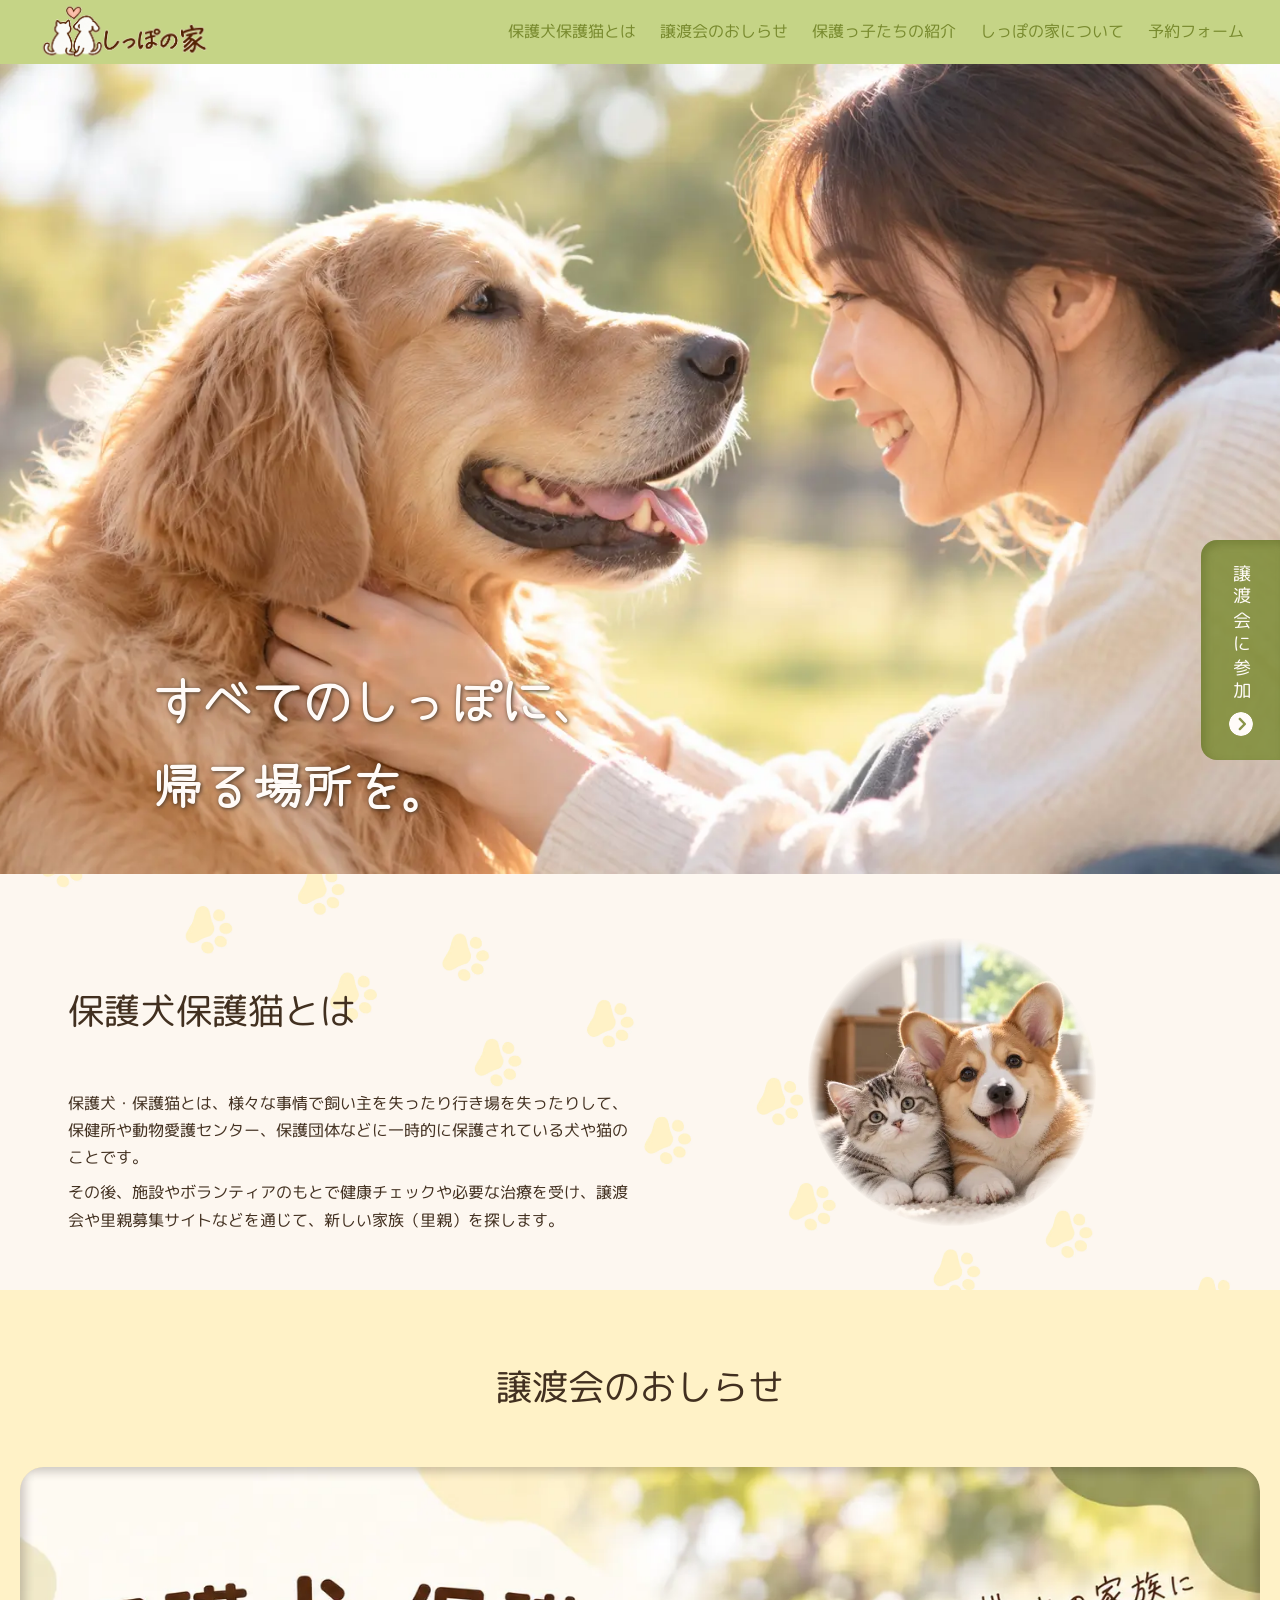
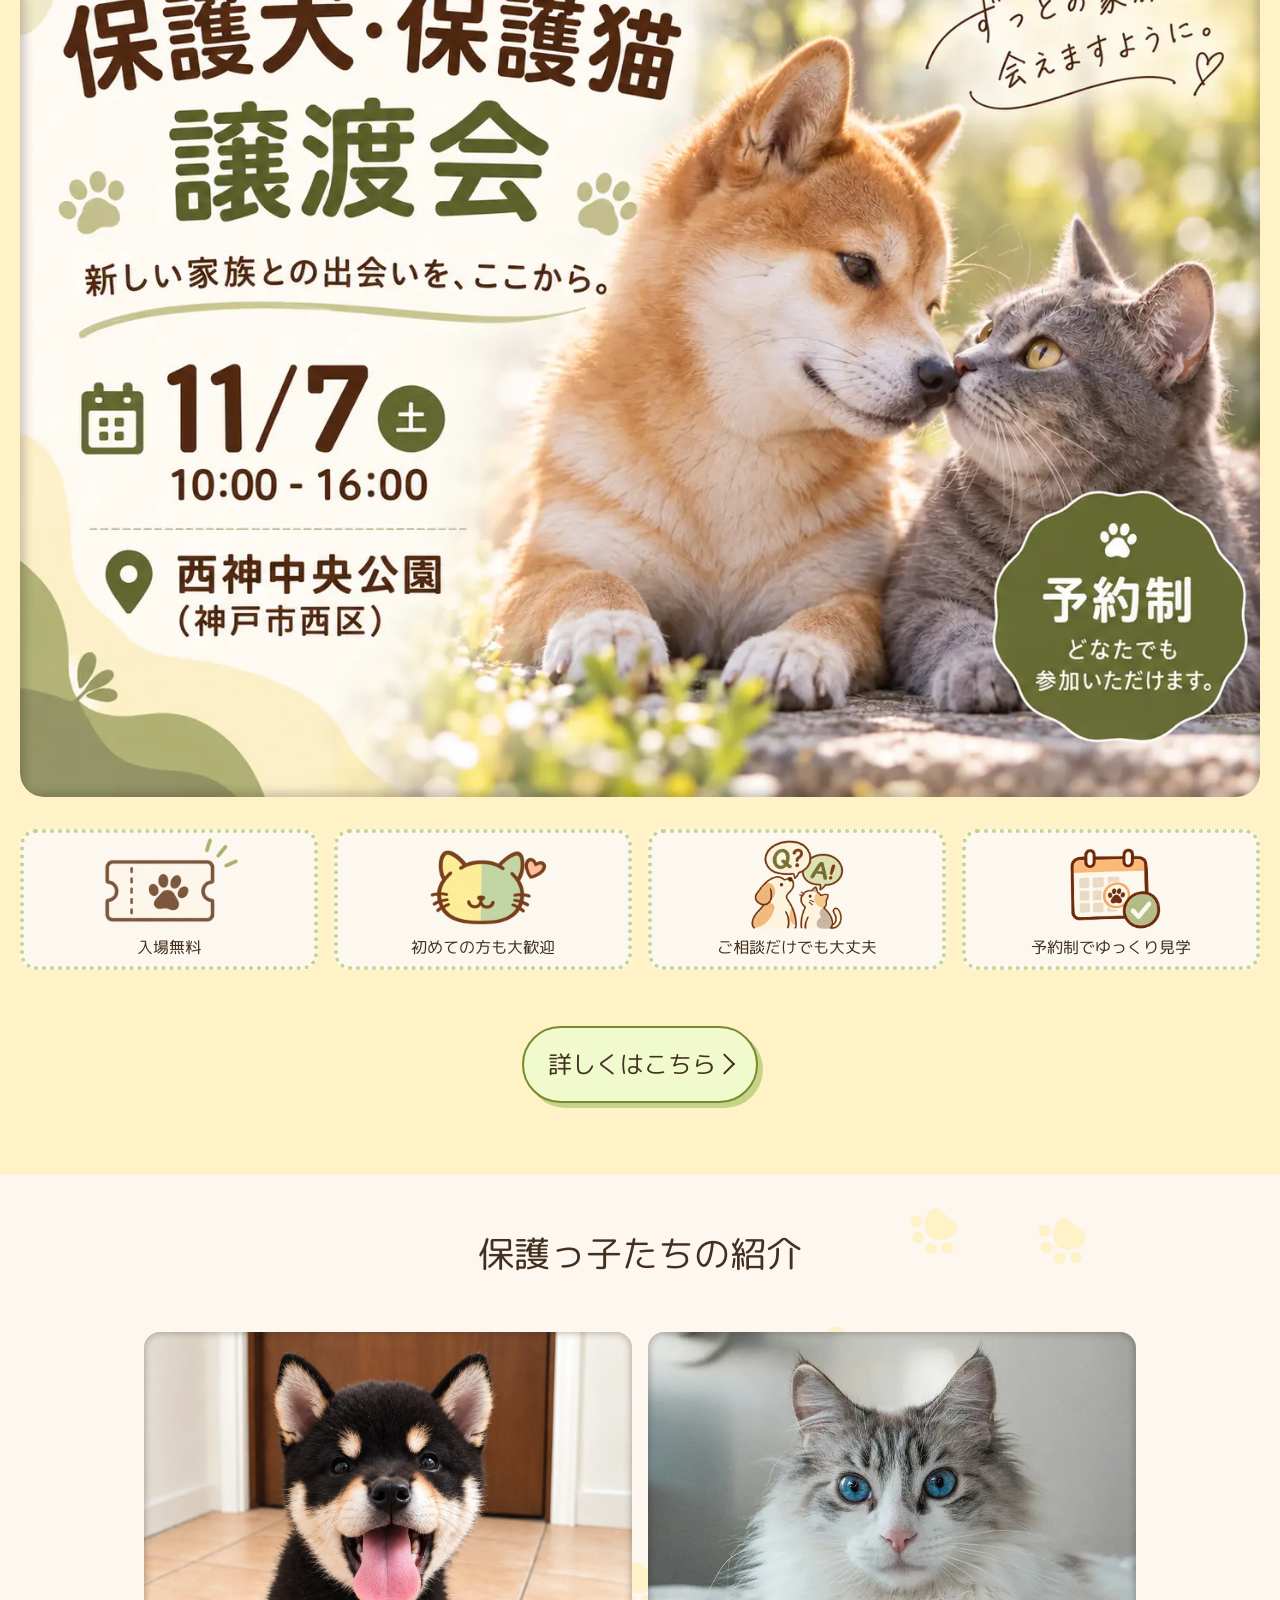
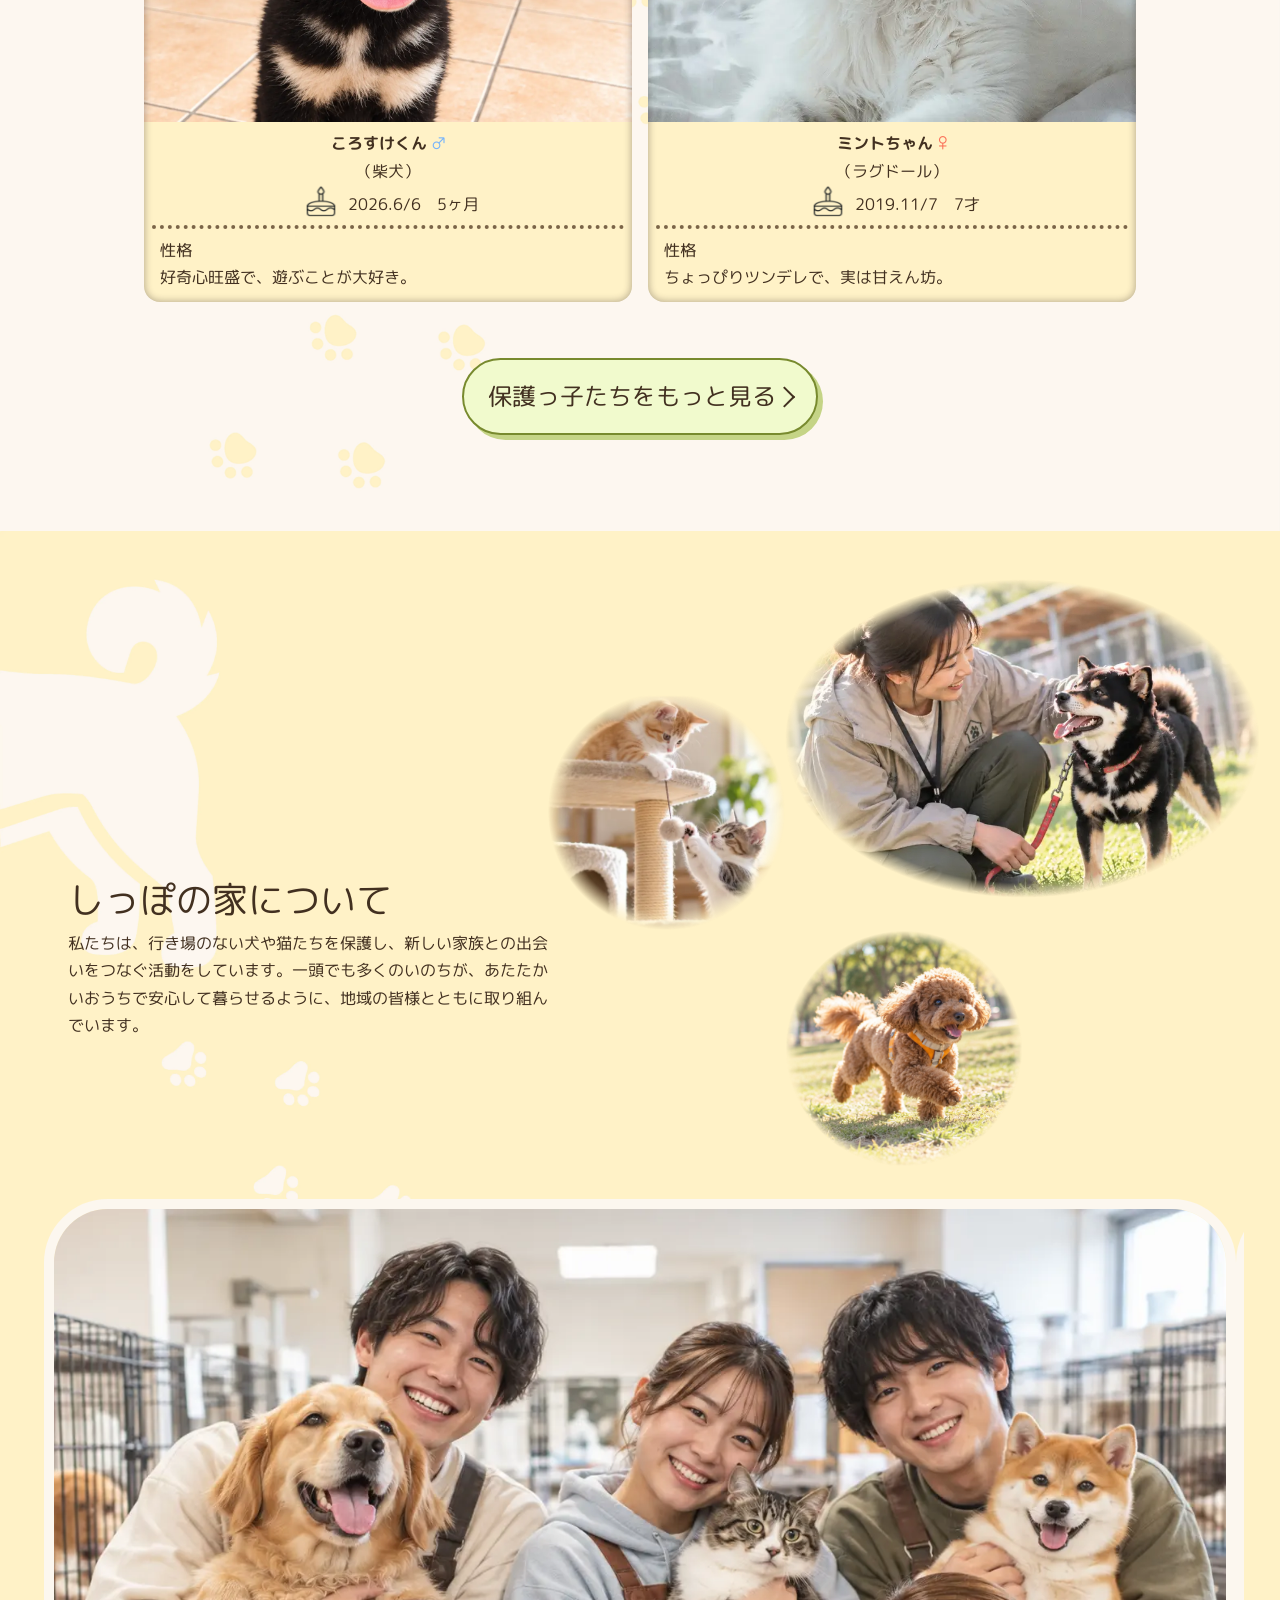
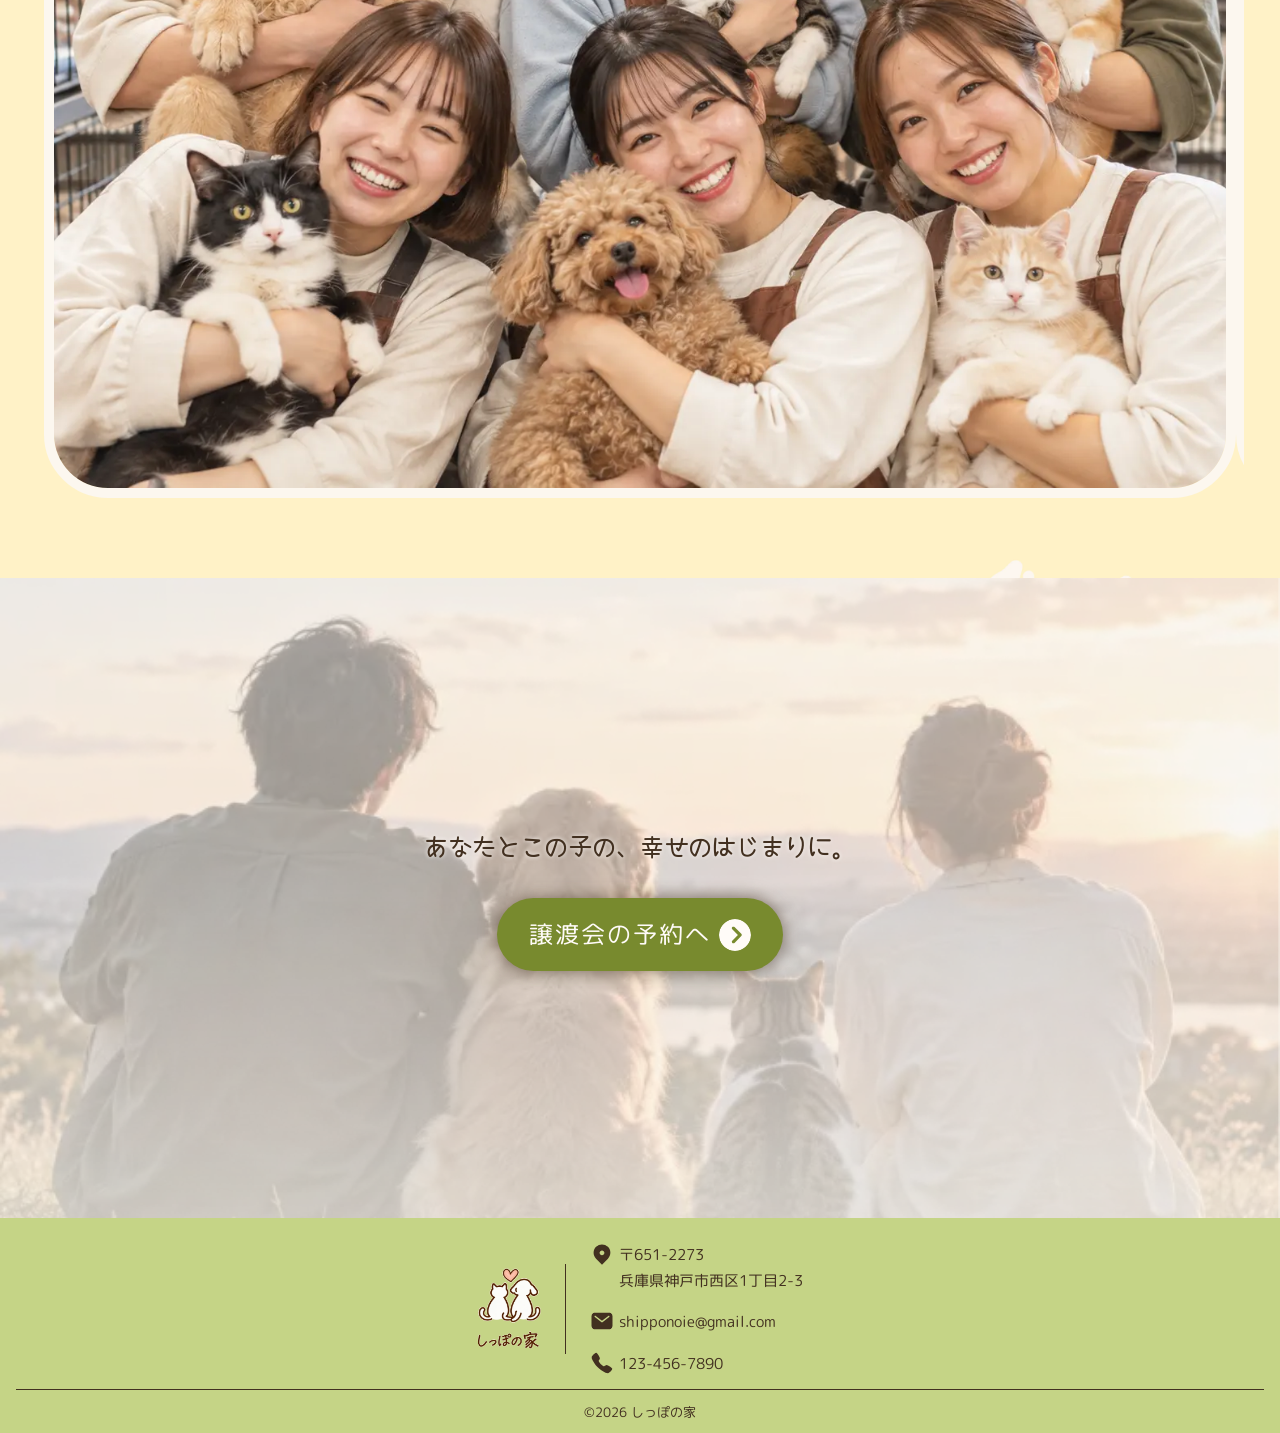
==== index.html @ 0bf62b45 "最初のコミット" ====
<!doctype html>
<html lang="ja">
  <head>
    <meta charset="UTF-8" />
    <meta name="viewport" content="width=device-width, initial-scale=1.0" />
    <title>しっぽの家</title>
    <meta name="description" content="しっぽの家Webページ" />
    <link rel="stylesheet" href="css/ress.css" />
    <link rel="stylesheet" href="css/style.css" />
    <link rel="stylesheet" href="css/top_page.css" />

<!-------------------- js -------------------->   
    <script type="module" src="js/script.js"></script>

    <!-------------------- 文字フォント -------------------->
    <link rel="preconnect" href="https://fonts.googleapis.com" />
    <link rel="preconnect" href="https://fonts.gstatic.com" crossorigin />
    <link
      href="https://fonts.googleapis.com/css2?family=M+PLUS+Rounded+1c:wght@400;700&display=swap"
      rel="stylesheet"
    />
    <!---------- 文字フォント(yomogi) ---------->
    <link rel="preconnect" href="https://fonts.googleapis.com" />
    <link rel="preconnect" href="https://fonts.gstatic.com" crossorigin />
    <link
      href="https://fonts.googleapis.com/css2?family=Yomogi&display=swap"
      rel="stylesheet"
    />
  </head>

  <body>

  
<!---------------------- header ---------------------->

    <header>
      <div class="header">
        <a href="index.html"> <img src="images/logo_header.webp" alt="しっぽの家" /></a>

          <button class="menu_btn" type="button" aria-expanded="false">
      <img src="images/hamburger_btn.webp" alt="メニュー" />
    </button>
      </div>



    <nav class="nav">
  <ul>
    <li><a href="#about">保護犬保護猫とは</a></li>
    <li><a href="about_event.html">譲渡会のおしらせ</a></li>
    <li><a href="pets.html">保護っ子たちの紹介</a></li>
    <li><a href="#aboutus">しっぽの家について</a></li>
    <li><a href="contact_form.html">予約フォーム</a></li>
  </ul>
</nav>
    </header>

    <main>
<!---------------------- fv ---------------------->
        <section class="fv">
          <div class="fv_content">
            <h1>
              すべてのしっぽに、<br />
              帰る場所を。
            </h1>
          </div>
        </section>

<!-- 譲渡会に参加ボタン（固定） -->
        <a href="contact_form.html" class="fixed_reservation">
          <span>譲渡会に参加</span>
          <img src="./images/icon_arrow_fill.svg" alt="矢印" />
        </a>

<!---------------------- about ---------------------->
        <section class="about" id="about">
          <div class="container about_detail">
          <h3>保護犬保護猫とは</h3>         
            <p>
              保護犬・保護猫とは、様々な事情で飼い主を失ったり行き場を失ったりして、保健所や動物愛護センター、保護団体などに一時的に保護されている犬や猫のことです。
            </p>         
              <p>
                その後、施設やボランティアのもとで健康チェックや必要な治療を受け、譲渡会や里親募集サイトなどを通じて、新しい家族（里親）を探します。
              </p>
              <img src="images/about-rescue.webp" alt="コーギーと猫" />
          </div>
          </div>
        </section>

<!---------------------- event ---------------------->
        <section class="event" id="event">
                    <div class="container">

          <h3>譲渡会のおしらせ</h3>
          <div class="event_img_wrap">
            <img
              src="images/event_banner.webp"
              alt="保護犬・保護猫の譲渡会のお知らせ"
              class="event_img"
            />
          </div>

          <ul class="event_item">
            <li>
              <img src="images/icon_event_free.webp" alt="入場無料" />
              <span>入場無料</span>
            </li>
            <li>
              <img
                src="images/icon_event_beginner.webp"
                alt="初めての方も大歓迎"
              />
              <span>初めての方も大歓迎</span>
            </li>
            <li>
              <img
                src="images/icon_event_consult.webp"
                alt="ご相談だけでも大丈夫"
              />
              <span>ご相談だけでも大丈夫</span>
            </li>
            <li>
              <img
                src="images/icon_event_reserve.webp"
                alt="予約制でゆっくり見学"
              />
              <span>予約制でゆっくり見学</span>
            </li>
          </ul>
          <a href="about_event.html" class="btn">詳しくはこちら</a>
          </div>
        </section>

<!---------------------- animals ---------------------->
        <section class="animals" id="animals">
                    <div class="container">

          <h3>保護っ子たちの紹介</h3>

          <ul class="animal_list">
            <li class="animal_item">
              <img src="images/dog_korosuke.webp" alt="柴犬のコロすけくん" />
              <h4>ころすけくん <span>♂</span></h4>
              <p>（柴犬）</p>
              <div class="animal_birthday">
                <img src="images/icon_bdcake.svg" alt="" />
                <p>2026.6/6　5ヶ月</p>
              </div>
              <p>性格</p>
              <p>好奇心旺盛で、遊ぶことが大好き。</p>
            </li>

            <li class="animal_item">
              <img src="images/cat_mint.webp" alt="猫のミントちゃん" />
              <h4>ミントちゃん <span>♀</span></h4>
              <p>（ラグドール）</p>
              <div class="animal_birthday">
                <img src="images/icon_bdcake.svg" alt="" />

                <p>2019.11/7　7才</p>
              </div>
              <p>性格</p>
              <p>ちょっぴりツンデレで、実は甘えん坊。</p>
            </li>
          </ul>
          <a class="btn" href="pets.html">保護っ子たちをもっと見る</a>
          </div>
        </section>

<!---------------------- about us ---------------------->
        <section  id="aboutus">
          <div class="container aboutus">
          <h3>しっぽの家について</h3>
        <div class="aboutus_main">




  <div class="aboutus_slider">
    <img src="images/aboutus_slider_01.webp" alt="犬と猫とスタッフ" />
    <img src="images/aboutus_slider_02 .webp" alt="猫たち" />
    <img src="images/aboutus_slider_03.webp" alt="犬と猫とスタッフの群れ" />
    <img src="images/aboutus_slider_04.webp" alt="犬と猫とスタッフの群れ2" />
  </div>
</div>
          <p>
            私たちは、行き場のない犬や猫たちを保護し、新しい家族との出会いをつなぐ活動をしています。一頭でも多くのいのちが、あたたかいおうちで安心して暮らせるように、地域の皆様とともに取り組んでいます。
          </p>
          <div class="aboutus_cat">
            <img src="images/aboutus_cat.webp" alt="遊んでる猫" />
          </div>
          <div class="aboutus_dog">
            <img src="images/aboutus_dog.webp" alt="走ってるプードル" />
          </div>
          <div class="aboutus_staff_dog">
            <img src="images/aboutus_staff_dog.webp" alt="黒柴とスタッフ" />
          </div>
        </div>
          </div>
        </section>

<!---------------------- reservation ---------------------->
        <section class="reservation" id="reservation">
          <p>あなたとこの子の、幸せのはじまりに。</p>
          <div class="reservation_btn">
            <a href="contact_form.html"
              >譲渡会の予約へ </a>
              <img src="images/icon_arrow_fill.svg" alt="矢印"
            />
          </div>
        </section>
    </main>

    <!---------------------- footer ---------------------->
    <footer>
      <div class="footer_content">
        <div class="footer_logo">
          <img src="images/logo_footer.webp" alt="しっぽの家" />
        </div>
        <div class="footer_info">
          <div class="footer_item">
            <img src="images/icon_location.svg" alt="" />
            <p>
              〒651-2273 <br />
              兵庫県神戸市西区1丁目2-3
            </p>
          </div>
          <div class="footer_item">
            <img src="images/icon_mail.svg" alt="" />
            <p>shipponoie@gmail.com</p>
          </div>
          <div class="footer_item">
            <img src="images/icon_tel.svg" alt="" />
            <p>123-456-7890</p>
          </div>
        </div>
      </div>
      <div class="footer_bottom">
        <p><small>&copy;2026 しっぽの家</small></p>
      </div>
    </footer>
  </body>
</html>
---- css/ress.css ----
/* resset.dev • v5.0.2 */

/* # =================================================================
   # Global selectors
   # ================================================================= */

html {
  box-sizing: border-box;
  -webkit-text-size-adjust: 100%; /* Prevent adjustments of font size after orientation changes in iOS */
  word-break: normal;
  -moz-tab-size: 4;
  tab-size: 4;
}

*,
::before,
::after {
  background-repeat: no-repeat; /* Set `background-repeat: no-repeat` to all elements and pseudo elements */
  box-sizing: inherit;
}

::before,
::after {
  text-decoration: inherit; /* Inherit text-decoration and vertical align to ::before and ::after pseudo elements */
  vertical-align: inherit;
}

* {
  padding: 0; /* Reset `padding` and `margin` of all elements */
  margin: 0;
}

/* # =================================================================
   # General elements
   # ================================================================= */

hr {
  overflow: visible; /* Show the overflow in Edge and IE */
  height: 0; /* Add the correct box sizing in Firefox */
  color: inherit; /* Correct border color in Firefox. */
}

details,
main {
  display: block; /* Render the `main` element consistently in IE. */
}

summary {
  display: list-item; /* Add the correct display in all browsers */
}

small {
  font-size: 80%; /* Set font-size to 80% in `small` elements */
}

[hidden] {
  display: none; /* Add the correct display in IE */
}

abbr[title] {
  border-bottom: none; /* Remove the bottom border in Chrome 57 */
  /* Add the correct text decoration in Chrome, Edge, IE, Opera, and Safari */
  text-decoration: underline;
  text-decoration: underline dotted;
}

a {
  background-color: transparent; /* Remove the gray background on active links in IE 10 */
}

a:active,
a:hover {
  outline-width: 0; /* Remove the outline when hovering in all browsers */
}

code,
kbd,
pre,
samp {
  font-family: monospace, monospace; /* Specify the font family of code elements */
}

pre {
  font-size: 1em; /* Correct the odd `em` font sizing in all browsers */
}

b,
strong {
  font-weight: bolder; /* Add the correct font weight in Chrome, Edge, and Safari */
}

/* https://gist.github.com/unruthless/413930 */
sub,
sup {
  font-size: 75%;
  line-height: 0;
  position: relative;
  vertical-align: baseline;
}

sub {
  bottom: -0.25em;
}

sup {
  top: -0.5em;
}

table {
  border-color: inherit; /* Correct border color in all Chrome, Edge, and Safari. */
  text-indent: 0; /* Remove text indentation in Chrome, Edge, and Safari */
}

iframe {
  border-style: none;
}

/* # =================================================================
   # Forms
   # ================================================================= */

input {
  border-radius: 0;
}

[type='number']::-webkit-inner-spin-button,
[type='number']::-webkit-outer-spin-button {
  height: auto; /* Correct the cursor style of increment and decrement buttons in Chrome */
}

[type='search'] {
  -webkit-appearance: textfield; /* Correct the odd appearance in Chrome and Safari */
  outline-offset: -2px; /* Correct the outline style in Safari */
}

[type='search']::-webkit-search-decoration {
  -webkit-appearance: none; /* Remove the inner padding in Chrome and Safari on macOS */
}

textarea {
  overflow: auto; /* Internet Explorer 11+ */
  resize: vertical; /* Specify textarea resizability */
}

button,
input,
optgroup,
select,
textarea {
  font: inherit; /* Specify font inheritance of form elements */
}

optgroup {
  font-weight: bold; /* Restore the font weight unset by the previous rule */
}

button {
  overflow: visible; /* Address `overflow` set to `hidden` in IE 8/9/10/11 */
}

button,
select {
  text-transform: none; /* Firefox 40+, Internet Explorer 11- */
}

/* Apply cursor pointer to button elements */
button,
[type='button'],
[type='reset'],
[type='submit'],
[role='button'] {
  cursor: pointer;
}

/* Remove inner padding and border in Firefox 4+ */
button::-moz-focus-inner,
[type='button']::-moz-focus-inner,
[type='reset']::-moz-focus-inner,
[type='submit']::-moz-focus-inner {
  border-style: none;
  padding: 0;
}

/* Replace focus style removed in the border reset above */
button:-moz-focusring,
[type='button']::-moz-focus-inner,
[type='reset']::-moz-focus-inner,
[type='submit']::-moz-focus-inner {
  outline: 1px dotted ButtonText;
}

button,
html [type='button'], /* Prevent a WebKit bug where (2) destroys native `audio` and `video`controls in Android 4 */
[type='reset'],
[type='submit'] {
  -webkit-appearance: button; /* Correct the inability to style clickable types in iOS */
}

/* Remove the default button styling in all browsers */
button,
input,
select,
textarea {
  background-color: transparent;
  border-style: none;
}

a:focus,
button:focus,
input:focus,
select:focus,
textarea:focus {
  outline-width: 0;
}

/* Style select like a standard input */
select {
  -moz-appearance: none; /* Firefox 36+ */
  -webkit-appearance: none; /* Chrome 41+ */
}

select::-ms-expand {
  display: none; /* Internet Explorer 11+ */
}

select::-ms-value {
  color: currentColor; /* Internet Explorer 11+ */
}

legend {
  border: 0; /* Correct `color` not being inherited in IE 8/9/10/11 */
  color: inherit; /* Correct the color inheritance from `fieldset` elements in IE */
  display: table; /* Correct the text wrapping in Edge and IE */
  max-width: 100%; /* Correct the text wrapping in Edge and IE */
  white-space: normal; /* Correct the text wrapping in Edge and IE */
  max-width: 100%; /* Correct the text wrapping in Edge 18- and IE */
}

::-webkit-file-upload-button {
  /* Correct the inability to style clickable types in iOS and Safari */
  -webkit-appearance: button;
  color: inherit;
  font: inherit; /* Change font properties to `inherit` in Chrome and Safari */
}

/* Replace pointer cursor in disabled elements */
[disabled] {
  cursor: default;
}

/* # =================================================================
   # Specify media element style
   # ================================================================= */

img {
  border-style: none; /* Remove border when inside `a` element in IE 8/9/10 */
}

/* Add the correct vertical alignment in Chrome, Firefox, and Opera */
progress {
  vertical-align: baseline;
}

/* # =================================================================
   # Accessibility
   # ================================================================= */

/* Specify the progress cursor of updating elements */
[aria-busy='true'] {
  cursor: progress;
}

/* Specify the pointer cursor of trigger elements */
[aria-controls] {
  cursor: pointer;
}

/* Specify the unstyled cursor of disabled, not-editable, or otherwise inoperable elements */
[aria-disabled='true'] {
  cursor: default;
}
---- css/style.css ----
/* ----------色の登録---------- */

:root {
  --base-color: #fcf7ef;
  --main-color: #fff2c7;
  --accent-color: #788a2e;
  --text-color: #423020;
  --text_accent-color: #fffbf8;
  --sub-color: #c5d486;
}
/* 使う時の記載方法
(例)background-color: var(--accent-color); */

/* ----------共通設定---------- */

* {
  box-sizing: border-box;
}

html {
  font-size: 100%;
}

body {
  font-family: 'M PLUS Rounded 1c', sans-serif;
  font-weight: 400;
  font-style: normal;
  line-height: 1.7;
  color: var(--text-color);
  margin: 0;
  min-height: 100dvh;
  background-color: var(--base-color);
}

h2 {
  font-weight: 700;
  font-style: normal;
  margin: 50px 0 25px 0;
  font-size: 36px;
}

h3 {
  font-weight: 400;
  font-style: normal;
  margin: 50px 0 25px 0;
  font-size: 24px;
}

img {
  max-width: 100%;
  vertical-align: bottom;
  border-radius: 8px;
}

ul li {
  list-style: none;
}

.header {
  display: flex;
  justify-content: space-between;
  align-items: center;
  padding: 0 1rem;
  height: 4rem;
  background-color: var(--sub-color);
}

.header img {
  height: 3.8rem;
}

footer {
  background-color: var(--sub-color);
  padding: 1.5rem 1rem 0 1rem;
}
.footer_content {
  display: flex;
  justify-content: center;
  align-items: center;
  gap: 1.5rem;
}

.footer_logo {
  flex-shrink: 0;
  padding-right: 1.5rem;
  border-right: 1px solid var(--text-color);
}
.footer_logo img {
  display: block;
  width: 4rem;
  height: auto;
}

.footer_info {
  display: flex;
  flex-direction: column;
  gap: 1rem;
}

.footer_item {
  display: flex;
  align-items: flex-start;
  gap: 0.3rem;
}

.footer_item img {
  width: 1.5rem;
  height: auto;
  object-fit: contain;
  flex-shrink: 0;
}

.footer_item p {
  margin: 0;
  overflow-wrap: anywhere;
  font-size: 15px;
}
.footer_bottom {
  border-top: 1px solid var(--text-color);
  margin-top: 0.8rem;
  padding: 0.5rem 0;
  text-align: center;
}

/* -------------------- PC版 -------------------- */

@media screen and (min-width: 768px) {
  .container {
    max-width: 1240px;
  }

  h2 {
    font-weight: 700;
    font-style: normal;
    margin: 50px 0;
    font-size: 40px;
  }

  h3 {
    font-weight: 400;
    font-style: normal;
    margin: 50px 0;
    font-size: 36px;
  }
}
---- css/top_page.css ----
/* ----------色の登録---------- */

:root {
  --base-color: #fcf7ef;
  --main-color: #fff2c7;
  --accent-color: #788a2e;
  --text-color: #423020;
  --text_accent-color: #fffbf8;
  --sub-color: #c5d486;
}
/* 使う時の記載方法
  (例)background-color: var(--accent-color); */

/* ---------------- 共通かも---------------- */
a {
  text-decoration: none;
}

img {
  border-radius: 16px;
}

.container {
  margin: 0 auto;
}

/* ======== header ======== */
header {
  position: fixed;
  top: 0;
  left: 0;
  width: 100%;
  z-index: 1000;
  background-color: var(--sub-color);
}

header.is-scrolled {
  opacity: 0.9;
}

/* ハンバーガーメニュー */
.nav {
  position: fixed;
  top: 4rem;
  right: 0;
  width: 100%;
  z-index: 999;
  background-color: #fcf7efe1;
  text-align: center;

  /* 最初は上に隠す */
  opacity: 0;
  visibility: hidden;
  transform: translateY(-20px);
  pointer-events: none;

  /* 動きを設定 */
  transition:
    opacity 0.4s ease,
    transform 0.4s ease,
    visibility 0.4s;
}

/* メニューを開いたとき */
.nav.is_open {
  opacity: 1;
  visibility: visible;
  transform: translateY(0);
  pointer-events: auto;
}

.nav li {
  border-bottom: 4px dotted var(--sub-color);
}

.nav a {
  display: block;
  padding: 1rem;
  color: var(--text-color);
}

.nav a:hover {
  background-color: var(--main-color);
}

@media screen and (min-width: 992px) {
  .container {
    max-width: 1240px;
  }
  /* ロゴとハンバーガーの配置 */
  .header {
    width: 100%;
    max-width: 1240px;
    margin: 0 auto;
    display: flex;
    justify-content: space-between;
    align-items: center;
  }

  /* ハンバーガーボタンを非表示 */
  .menu_btn {
    display: none;
  }

  /* デスクトップ版ナビゲーション */
  .nav {
    position: absolute;
    top: 0;
    left: 0;
    right: 0;
    width: 100%;
    max-width: 1240px;
    height: 100%;
    margin: 0 auto;
    background-color: transparent;
    opacity: 1;
    visibility: visible;
    transform: none;
    pointer-events: auto;
  }

  .nav ul {
    display: flex;
    align-items: center;
    justify-content: flex-end;
    gap: 1.5rem;
    height: 100%;
    /* margin: 0; */
    padding: 0 1rem;
    list-style: none;
  }

  .nav li {
    border-bottom: none;
  }

  .nav a {
    padding: 0.5rem 0;
    /* white-space: nowrap; */
    color: var(--accent-color);
  }

  .nav a:hover {
    background-color: transparent;
    color: var(--text-color);
  }
}

/* -------------------- fv -------------------- */
.fv {
  margin-top: 4rem;
  width: 100%;
  height: 33rem;
  background-image: url('../images/fv_slider_01_sp.webp');
  background-size: cover;
  background-position: center;
  display: flex;
  align-items: flex-end;
}

.fv_content {
  padding: 0 1.5rem 3rem;
}

.fv h1 {
  font-family: 'Yomogi', cursive;
  font-weight: 800;
  color: var(--text_accent-color);
  margin: 0;
  font-size: 32px;
  text-shadow: 1px 1px 4px var(--text-color);
}

/* 固定予約ボタン */
.fixed_reservation {
  position: fixed;
  display: flex;
  gap: 0.5rem;
  align-items: center;
  top: 60%;
  right: 0;
  z-index: 1000;
  padding: 1rem 0.8rem;
  background-color: #788a2ec9;
  color: var(--text_accent-color);
  border-radius: 16px 0 0 16px;
  writing-mode: vertical-rl;
  letter-spacing: 0.2em;
  box-shadow: inset 4px 4px 8px #43501149;
}

.fixed_reservation img {
  width: 1.5rem;
}

.fixed_reservation:hover,
.fixed_reservation:active {
  background-color: var(--accent-color);
  transition: 0.3s;
}

@media screen and (min-width: 768px) {
  .container {
    max-width: 1240px;
  }

  .fv {
    background-image: url(../images/fv_slider_01_pc.webp);
    height: 90vh;
    background-position: center;
  }

  .fv h1 {
    font-size: 50px;
    padding-left: 8rem;
  }

  .fixed_reservation {
    gap: 0.5rem;
    font-size: 18px;
    padding: 1.5rem 1.5rem;
    letter-spacing: 0.3em;
    box-shadow: inset 4px 4px 8px #43501149;
  }
}

/* -------------------- about -------------------- */

.about {
  background-image: url(../images/bg_paw_l_sp.webp);
  width: 100%;
  background-size: cover;
  background-position: center;
  padding: 1rem 0.5rem;
}

.about_detail {
  display: grid;
  gap: 0.5rem;
  grid-template-columns: repeat(2, 1fr);
}

h3 {
  grid-column: 1/3;
  grid-row: 1/2;
  text-align: center;
}

.about_detail p:nth-of-type(1) {
  grid-column: 1/3;
  grid-row: 2/3;
}

.about_detail p:nth-of-type(2) {
  grid-column: 2/3;
  grid-row: 3/4;
}

.about_detail img {
  grid-column: 1/2;
  grid-row: 3/4;
  width: 100%;
  height: 12rem;
  object-fit: contain;
  align-self: center;
}

@media screen and (min-width: 768px) {
  .container {
    max-width: 1240px;
  }
  .about {
    background-image: url(../images/bg_paw_l_pc.webp);
    width: 100%;
    background-size: cover;
    background-position: center;
    padding: 1rem 0.5rem;
  }

  .about h3 {
    grid-column: 1/2;
    grid-row: 1/2;
    text-align: left;
    margin-bottom: 0;
    align-self: end;
    margin-left: 3rem;
  }

  .about_detail p:nth-of-type(1) {
    grid-column: 1/2;
    grid-row: 2/3;
    align-self: end;
    margin-left: 3rem;
  }

  .about_detail p:nth-of-type(2) {
    grid-column: 1/2;
    grid-row: 3/4;
    margin-left: 3rem;
  }

  .about_detail img {
    grid-column: 2/3;
    grid-row: 1/4;
    height: 18rem;
    margin: 3rem 0;
  }
}
/* -------------------- event -------------------- */

.event {
  background-color: var(--main-color);
  padding: 1rem 0.5rem;
}

.event_img {
  display: block;
  margin: 0 auto;
  border-radius: 24px;
}

.event_img_wrap {
  position: relative;
  border-radius: 24px;
  overflow: hidden;
}

.event_img_wrap::after {
  content: '';
  position: absolute;
  inset: 0;
  box-shadow: inset 0 0 10px 5px rgba(35, 25, 23, 0.214);
  pointer-events: none;
}

.event_item {
  display: grid;
  grid-template-columns: repeat(2, 1fr);
  gap: 0.5rem;
  margin: 1rem 0;
  font-size: 15px;
}

.event_item li {
  display: flex;
  flex-direction: column;
  align-items: center;
  padding: 0.3rem;
  background-color: var(--base-color);
  border: 4px dotted var(--sub-color);
  border-radius: 16px;
}

.event_item img {
  width: 100%;
  height: 4rem;
  object-fit: contain;
}

/* ボタン */
.btn {
  position: relative;
  color: var(--text-color);
  background-color: #f1facd;
  border: 2px solid var(--accent-color);
  border-radius: 50px;
  padding: 1rem 2.5rem 1rem 1.5rem;
  display: table;
  margin: 3.5rem auto;
  box-shadow: 5px 5px 0px var(--sub-color);
}

/* 右向き矢印 */
.btn::after {
  content: '';
  position: absolute;
  top: 50%;
  right: 1.5rem;
  width: 10px;
  height: 10px;
  border-top: 2px solid var(--text-color);
  border-right: 2px solid var(--text-color);
  transform: translateY(-50%) rotate(45deg);
}

.btn {
  transition: transform 0.3s ease;
}
.btn:hover,
.btn:active {
  transform: translate(4px, 4px);
  box-shadow: none;
  background-color: #dff4b1;
}

@media screen and (min-width: 768px) {
  .container {
    max-width: 1240px;
  }
  .event_item {
    display: grid;
    gap: 1rem;
    grid-template-columns: repeat(4, 1fr);
    margin: 2rem 0;
    font-size: 16px;
  }
  .event_item img {
    width: 100%;
    height: 6rem;
    object-fit: contain;
  }

  .btn::after {
    width: 15px;
    height: 15px;
  }

  .btn {
    font-size: 24px;
  }
}

/* -------------------- animals -------------------- */

.animals {
  background-image: url(../images/bg_paw_r_sp.webp);
  background-repeat: no-repeat;
  background-position: center bottom;
  background-size: auto;
  padding-bottom: 40px;
  width: 100%;
  height: auto;
  background-size: cover;
}

.animals h3 {
  margin: 0 auto;
  padding: 3rem 0;
}

.animal_item {
  position: relative;
  background-color: var(--main-color);
  border-radius: 16px;
}

.animal_item::after {
  content: '';
  position: absolute;
  inset: 0;
  border-radius: 16px;
  box-shadow: inset 0 0 7px 1px rgba(46, 38, 31, 0.327);
  pointer-events: none;
}

.animal_list {
  display: flex;
  gap: 1rem;
  width: 95%;
  margin: 0 auto;
}

.animal_item {
  width: 50%;
}
.animal_item img {
  border-radius: 16px 16px 0 0;
  margin-bottom: 0.5rem;
}

.animal_item:nth-of-type(1) span {
  color: #76b4fb;
}

.animal_item:nth-of-type(2) span {
  color: #fb735b;
}

.animal_birthday {
  display: flex;
  gap: 0.2rem;
  align-items: center;
  border-bottom: 4px dotted #442a13b3;
  margin: 0 0.5rem;
  justify-content: center;
}
.animal_birthday img {
  width: 15%;
  height: auto;
}

.animal_birthday p {
  font-size: 15px;
}

.animal_item h4,
.animal_item p:nth-of-type(1) {
  text-align: center;
}

.animal_item p:nth-of-type(2) {
  padding: 0.5rem 0.7rem 0 0.7rem;
}
.animal_item p:nth-of-type(3) {
  padding: 0 0.7rem 0.7rem 0.7rem;
}

@media screen and (min-width: 768px) {
  .container {
    max-width: 1240px;
  }
  .animals {
    background-image: url(../images/bg_paw_r_pc.webp);
    width: 100%;
    background-size: cover;
    background-position: center;
    background-repeat: no-repeat;
    width: 100%;
    height: auto;
  }

  .animal_list {
    max-width: 80%;
  }

  .animal_birthday p {
    font-size: 1rem;
  }

  .animal_birthday img {
    width: 10%;
    height: 2rem;
  }

  .animal_item p:nth-of-type(2) {
    padding: 0.5rem 1rem 0 1rem;
  }
  .animal_item p:nth-of-type(3) {
    padding: 0 1rem 0.7rem 1rem;
  }
}

/* -------------------- about us -------------------- */

/* aboutus スライダー */
.aboutus_main {
  overflow: hidden;
}

.aboutus_slider {
  display: flex;
  width: 100%;
  transition: transform 0.8s ease-in-out;
}

.aboutus_slider img {
  flex: 0 0 100%;
  width: 100%;
  height: auto;
  object-fit: cover;
}
/* ↑ */

#aboutus {
  background-image: url(../images/bg_tail_paw_sp.webp);
  width: 100%;
  background-size: cover;
  background-position: top;
}
.aboutus {
  display: grid;
  grid-template-columns: repeat(2, 1fr);
}

.aboutus h3 {
  grid-column: 1/3;
}

.aboutus_main {
  grid-column: 1/3;
  grid-row: 2/3;
  padding: 0 0.5rem;
}

.aboutus_slider img {
  border-radius: 64px;
  border: 10px solid var(--base-color);
}

.aboutus p {
  grid-column: 1/3;
  grid-row: 3/4;
  padding: 2rem 0.5rem 1rem 0.5rem;
}

.aboutus_dog {
  grid-column: 1/2;
  grid-row: 4/5;
  justify-self: start; /* 左寄せ */
  align-self: end; /* 下寄せ */
  padding-top: 3rem;
}

.aboutus_cat {
  grid-column: 2/3;
  grid-row: 4/5;
  justify-self: end;
  align-self: start;
}
.aboutus_staff_dog {
  grid-column: 1/3;
  grid-row: 5/6;
  margin-bottom: 5rem;
}

@media screen and (min-width: 768px) {
  .container {
    max-width: 1240px;
  }
  #aboutus {
    background-image: url(../images/bg_tail_paw_pc.webp);
    width: 100%;
    background-size: cover;
    background-position: top;
    padding: 3rem 0;
  }
  .aboutus {
    display: grid;
    grid-template-columns: repeat(4, 1fr);
  }

  .aboutus h3 {
    grid-column: 1/2;
    grid-row: 1/2;
    margin: 0;
    margin-left: 3rem;
    justify-self: start;
    align-self: flex-end;
  }

  .aboutus p {
    grid-column: 1/2;
    grid-row: 2/3;
    margin-left: 3rem;
    padding: 0;
    min-width: 30rem;
  }

  .aboutus_dog {
    grid-column: 3/4;
    grid-row: 2/4;
    padding-top: 0;
  }

  .aboutus_cat {
    grid-column: 2/3;
    grid-row: 1/2;
    align-self: end; /* 下寄せ */
  }
  .aboutus_staff_dog {
    grid-column: 3/5;
    grid-row: 1/2;
    margin-bottom: 2rem;
  }

  .aboutus_main {
    grid-column: 1/5;
    grid-row: 5/6;
    margin: 2rem 1rem;
  }
}

/* -------------------- reservation -------------------- */

.reservation {
  background-image: url(../images/reserve_bg.webp);
  width: 100%;
  height: 17rem;
  background-size: cover;
  background-position: center;
  display: flex;
  flex-direction: column;
  justify-content: center;
  align-items: center;
  gap: 1.5rem;
}

.reservation p {
  font-family: 'Yomogi', cursive;
  font-weight: 800;
  font-size: 18px;
  color: var(--text-color);
  text-shadow: 0 0 4px var(--text_accent-color);
}

.reservation_btn img {
  width: 1.5rem;
}

.reservation_btn {
  display: flex;
  align-items: center;
  gap: 0.5rem;
  background-color: var(--accent-color);
  border-radius: 50px;
  padding: 0.7rem 1.5rem;
  letter-spacing: 2px;
  box-shadow: 0 0 15px 2px #46332287;
}

.reservation_btn a {
  color: var(--text_accent-color);
}
.reservation_btn:hover,
.reservation_btn:active {
  background-color: #96ac35;
  transition: 0.3s;
  box-shadow: 0 0 10px 2px var(--accent-color);
}

@media screen and (min-width: 768px) {
  .container {
    max-width: 1240px;
  }

  .reservation {
    height: 40rem;
    gap: 2rem;
  }

  .reservation p {
    font-weight: 800;
    font-size: 24px;
  }
  .reservation_btn {
    font-size: 24px;
    padding: 1rem 2rem;
  }

  .reservation_btn img {
    width: 2rem;
  }
}
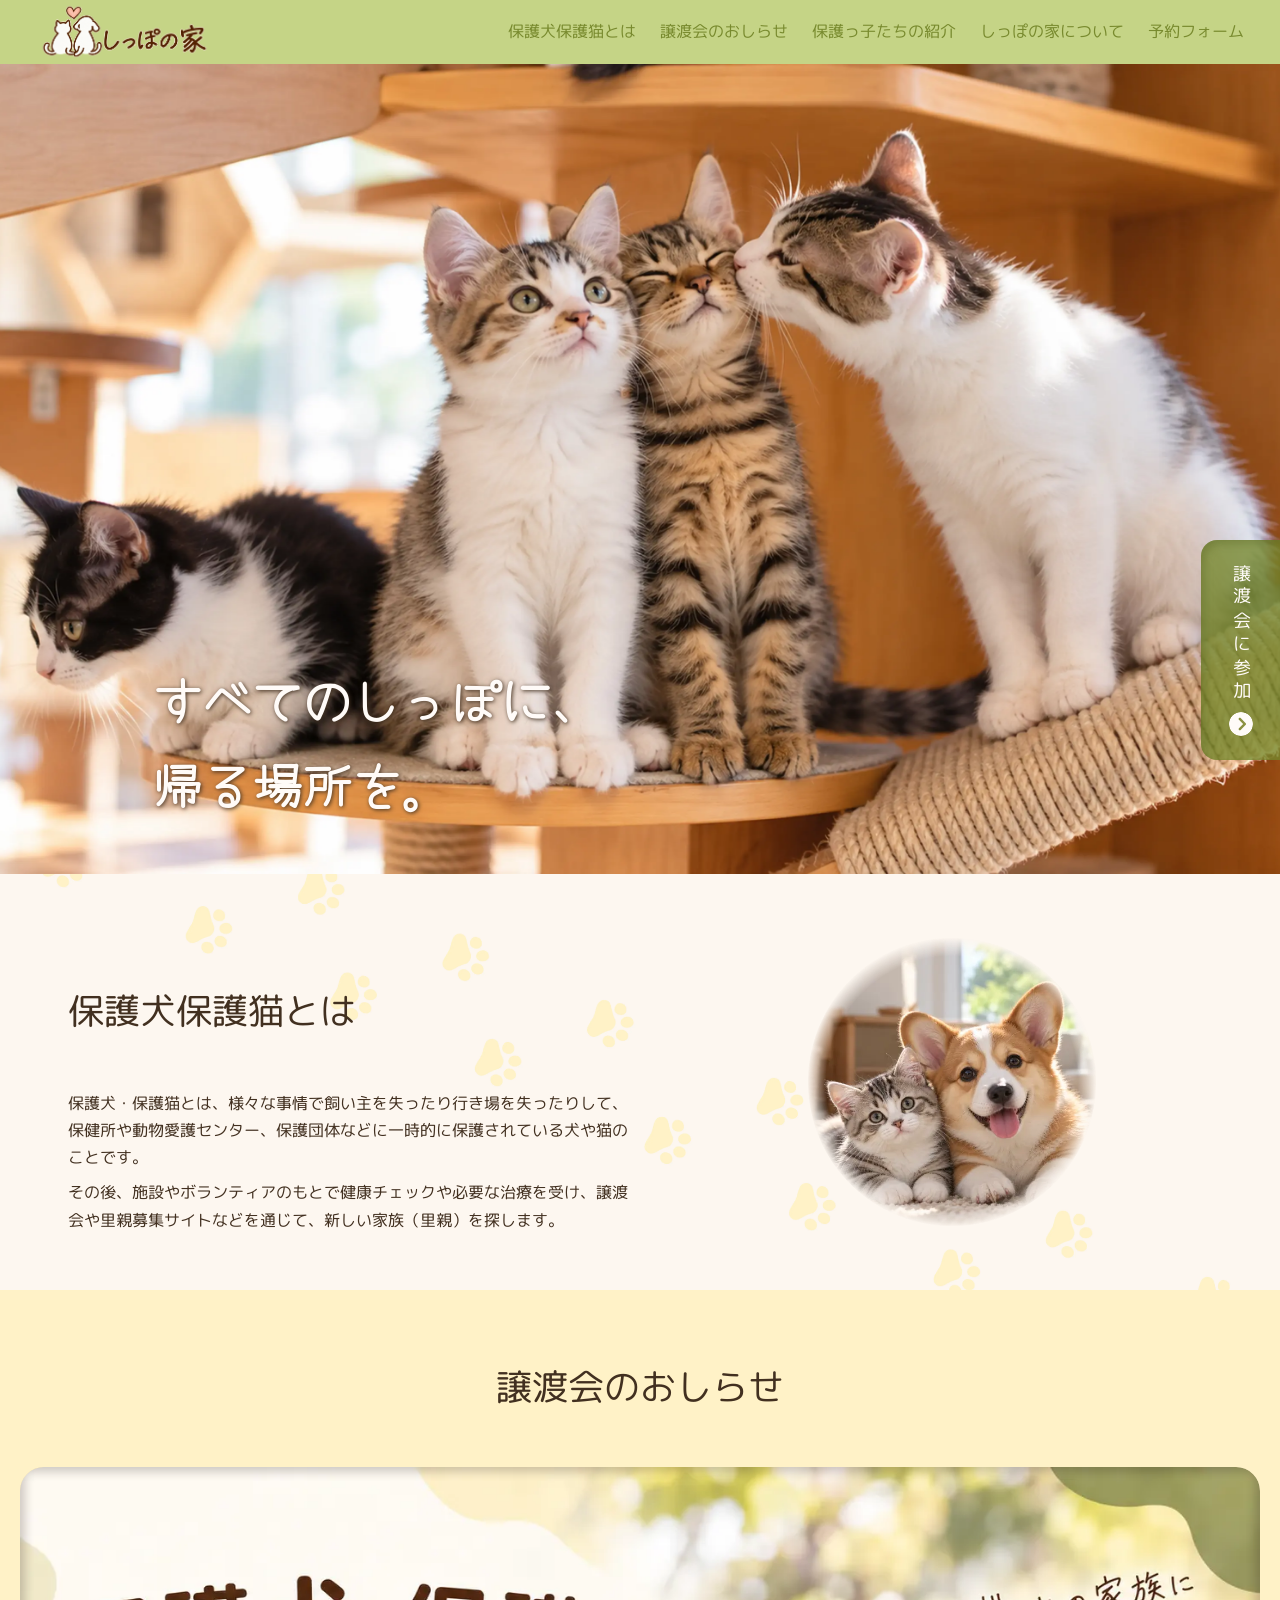
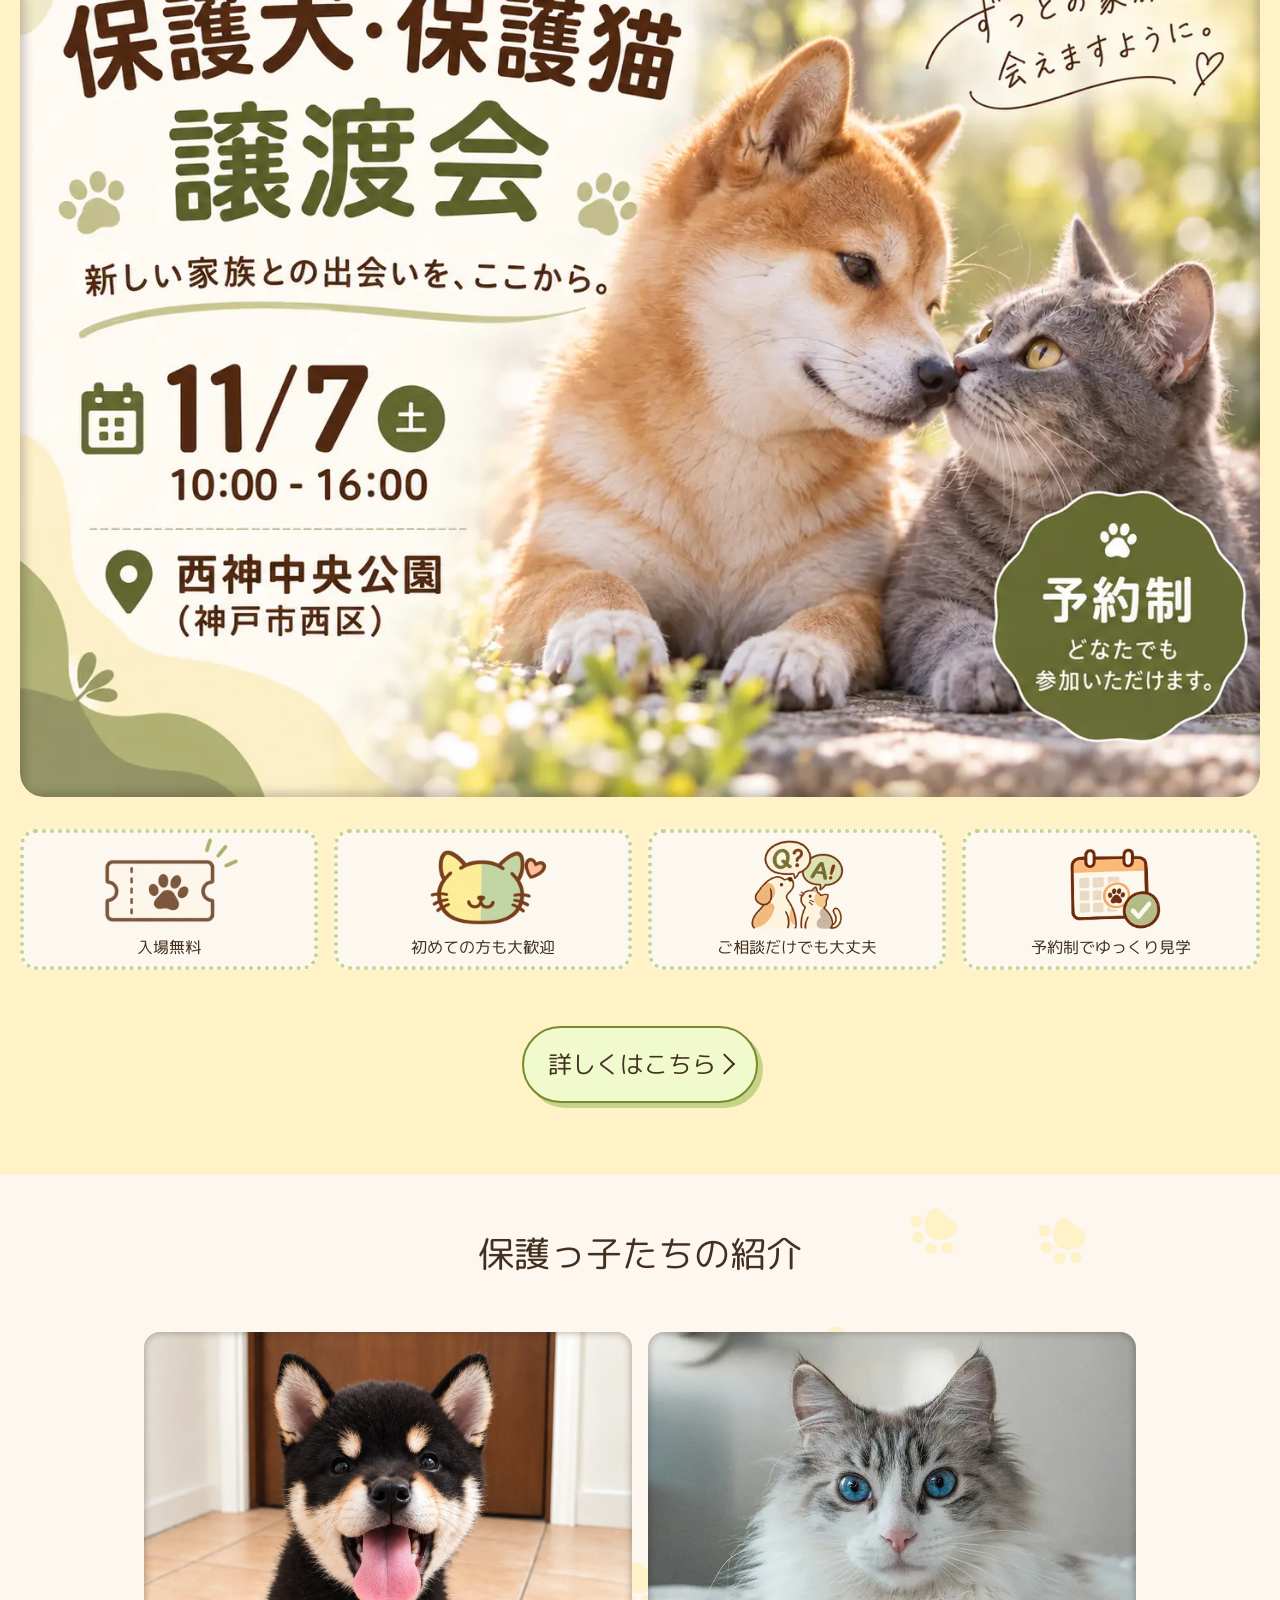
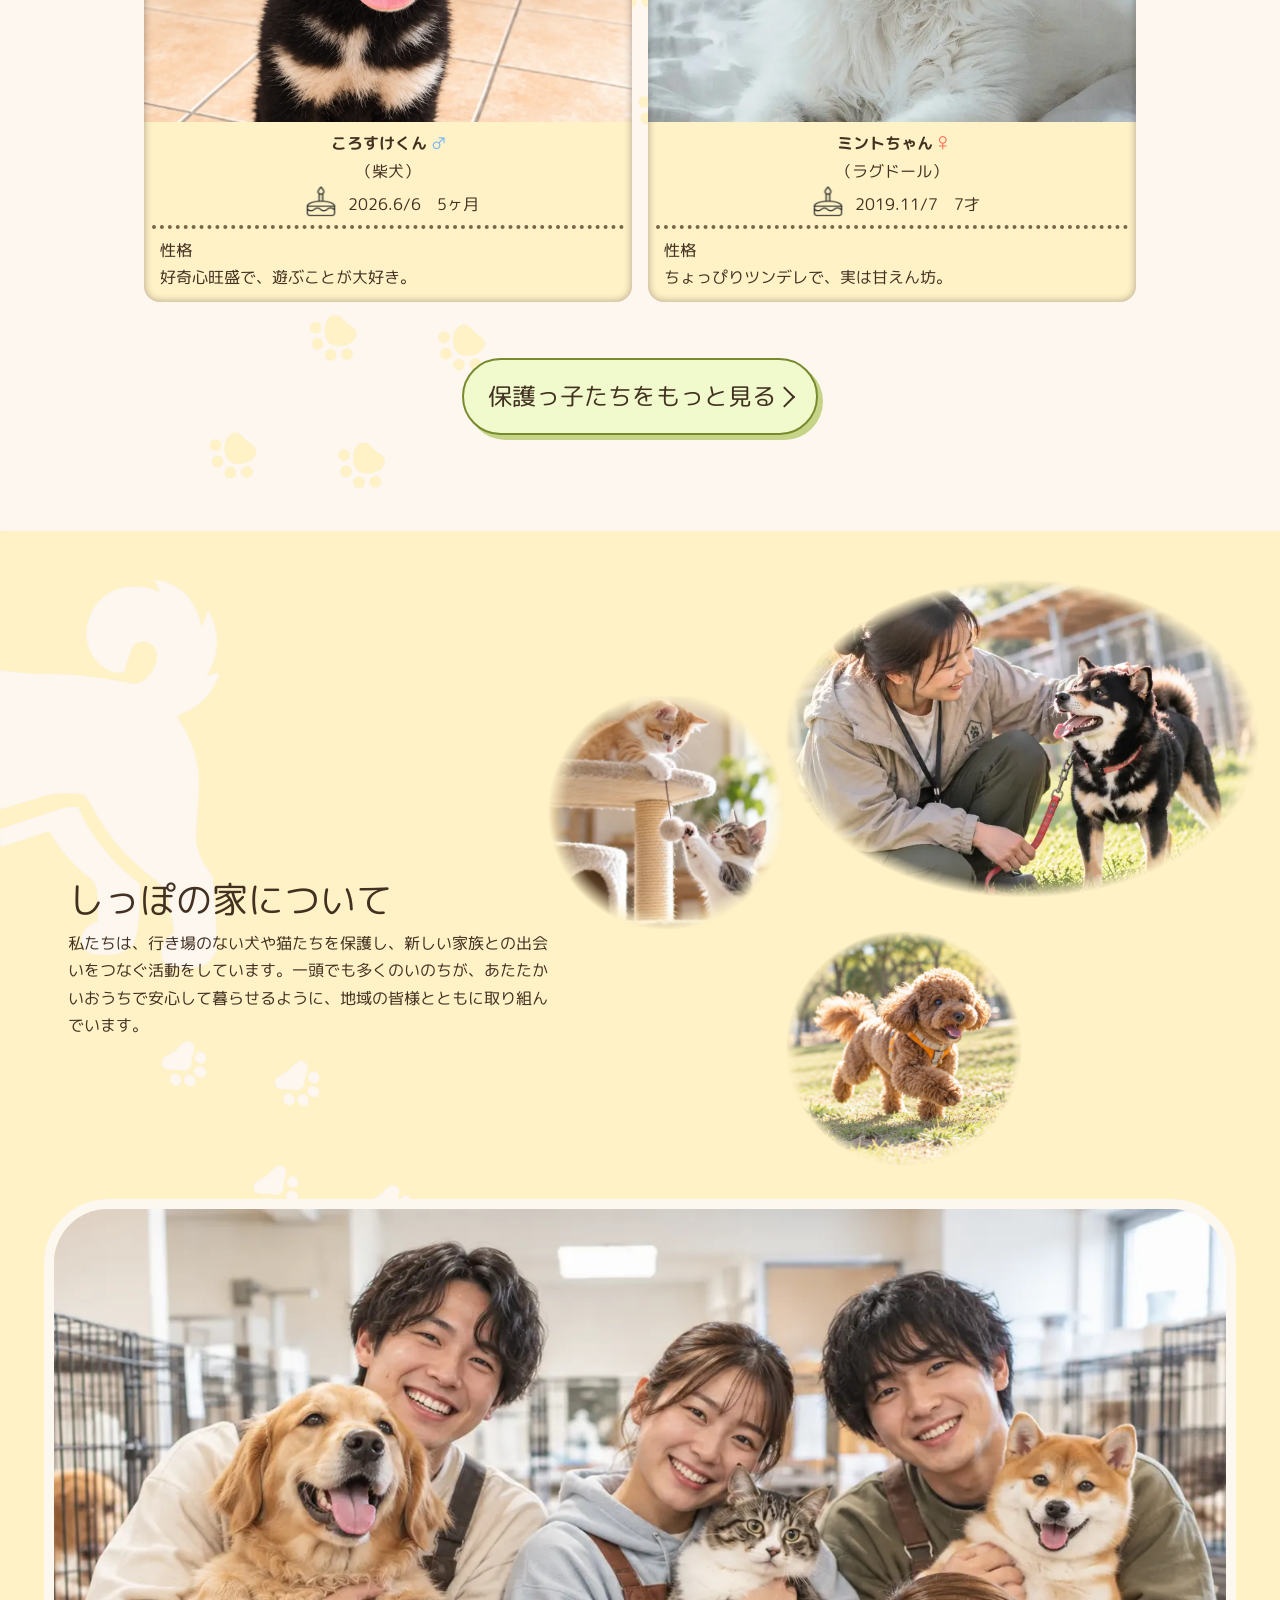
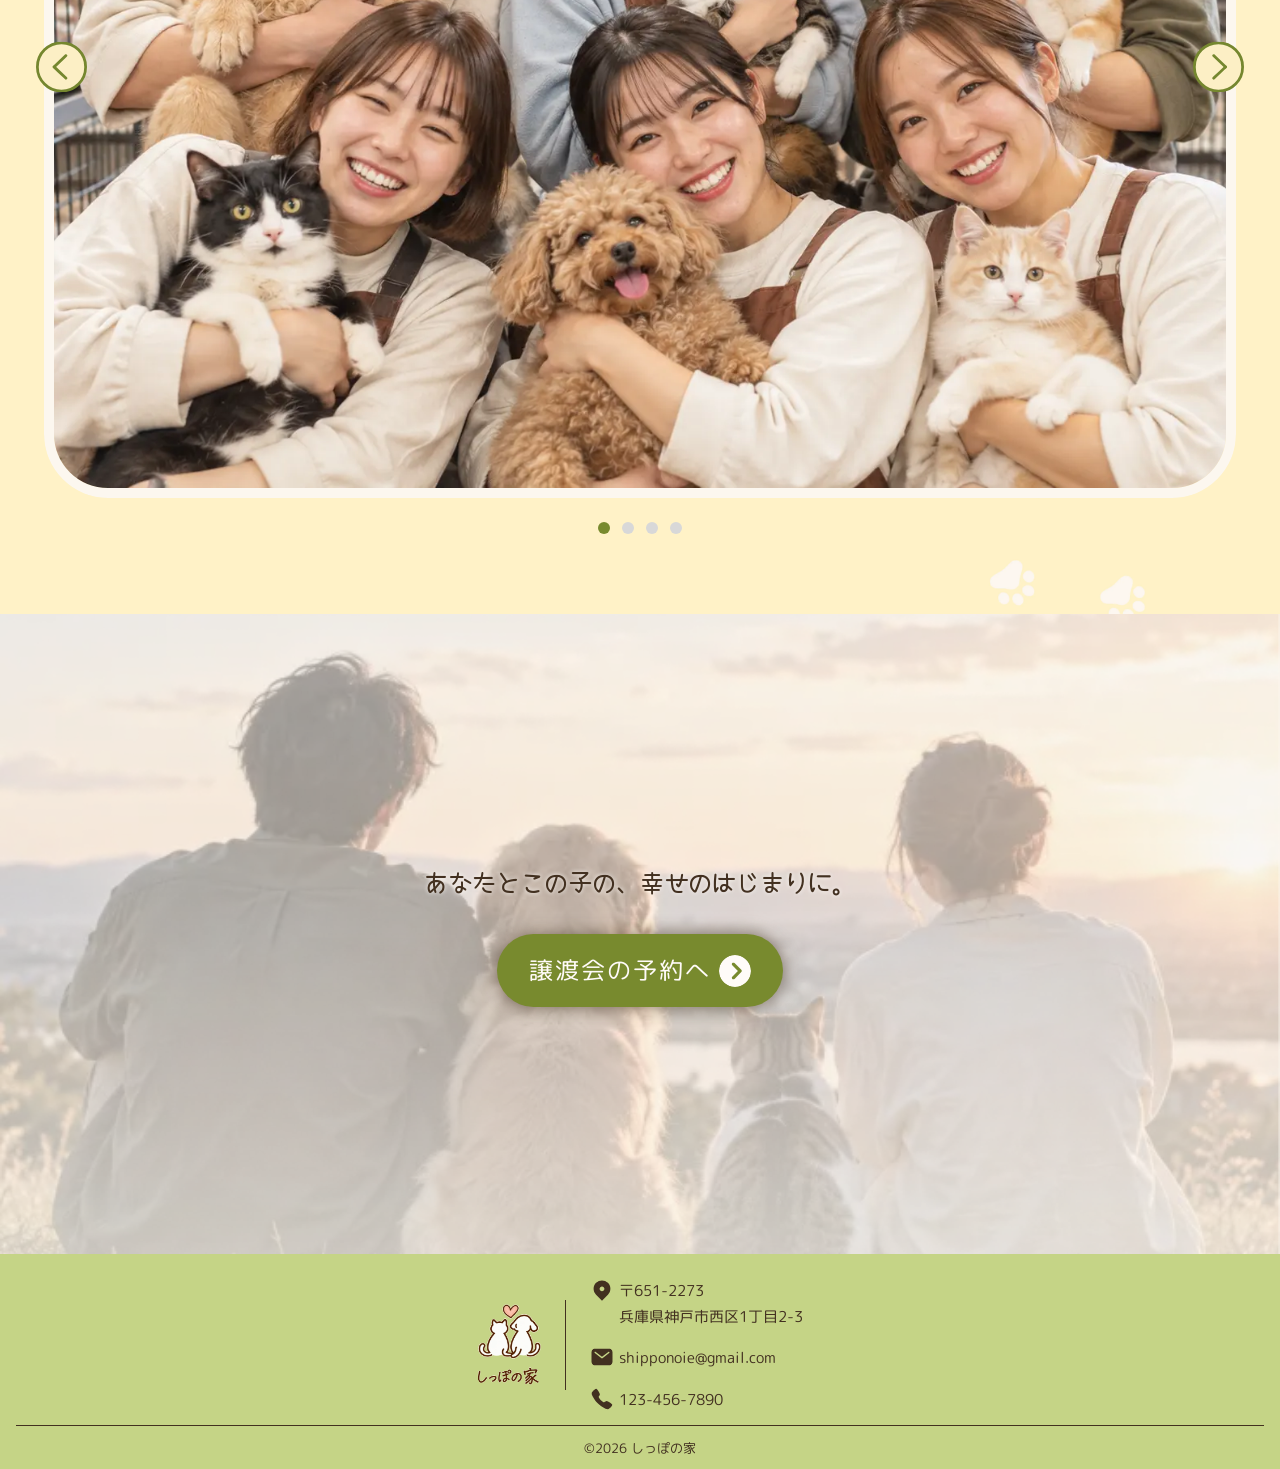
==== commit 3c646ede: "js修正" ====
--- a/index.html
+++ b/index.html
@@ -9,8 +9,9 @@
     <link rel="stylesheet" href="css/style.css" />
     <link rel="stylesheet" href="css/top_page.css" />
 
-<!-------------------- js -------------------->   
+    <!-------------------- js -------------------->
     <script type="module" src="js/script.js"></script>
+    <script type="module" src="js/top_page.js"></script>
 
     <!-------------------- 文字フォント -------------------->
     <link rel="preconnect" href="https://fonts.googleapis.com" />
@@ -29,68 +30,64 @@
   </head>
 
   <body>
-
-  
-<!---------------------- header ---------------------->
+    <!---------------------- header ---------------------->
 
     <header>
       <div class="header">
-        <a href="index.html"> <img src="images/logo_header.webp" alt="しっぽの家" /></a>
-
-          <button class="menu_btn" type="button" aria-expanded="false">
-      <img src="images/hamburger_btn.webp" alt="メニュー" />
-    </button>
+        <a href="index.html">
+          <img src="images/logo_header.webp" alt="しっぽの家"
+        /></a>
+
+        <button class="menu_btn" type="button" aria-expanded="false">
+          <img src="images/hamburger_btn.webp" alt="メニュー" />
+        </button>
       </div>
 
-
-
-    <nav class="nav">
-  <ul>
-    <li><a href="#about">保護犬保護猫とは</a></li>
-    <li><a href="about_event.html">譲渡会のおしらせ</a></li>
-    <li><a href="pets.html">保護っ子たちの紹介</a></li>
-    <li><a href="#aboutus">しっぽの家について</a></li>
-    <li><a href="contact_form.html">予約フォーム</a></li>
-  </ul>
-</nav>
+      <nav class="nav">
+        <ul>
+          <li><a href="#about">保護犬保護猫とは</a></li>
+          <li><a href="about_event.html">譲渡会のおしらせ</a></li>
+          <li><a href="pets.html">保護っ子たちの紹介</a></li>
+          <li><a href="#aboutus">しっぽの家について</a></li>
+          <li><a href="contact_form.html">予約フォーム</a></li>
+        </ul>
+      </nav>
     </header>
 
     <main>
-<!---------------------- fv ---------------------->
-        <section class="fv">
-          <div class="fv_content">
-            <h1>
-              すべてのしっぽに、<br />
-              帰る場所を。
-            </h1>
-          </div>
-        </section>
-
-<!-- 譲渡会に参加ボタン（固定） -->
-        <a href="contact_form.html" class="fixed_reservation">
-          <span>譲渡会に参加</span>
-          <img src="./images/icon_arrow_fill.svg" alt="矢印" />
-        </a>
-
-<!---------------------- about ---------------------->
-        <section class="about" id="about">
-          <div class="container about_detail">
-          <h3>保護犬保護猫とは</h3>         
-            <p>
-              保護犬・保護猫とは、様々な事情で飼い主を失ったり行き場を失ったりして、保健所や動物愛護センター、保護団体などに一時的に保護されている犬や猫のことです。
-            </p>         
-              <p>
-                その後、施設やボランティアのもとで健康チェックや必要な治療を受け、譲渡会や里親募集サイトなどを通じて、新しい家族（里親）を探します。
-              </p>
-              <img src="images/about-rescue.webp" alt="コーギーと猫" />
-          </div>
-          </div>
-        </section>
-
-<!---------------------- event ---------------------->
-        <section class="event" id="event">
-                    <div class="container">
-
+      <!---------------------- fv ---------------------->
+      <section class="fv">
+        <div class="fv_content">
+          <h1>
+            すべてのしっぽに、<br />
+            帰る場所を。
+          </h1>
+        </div>
+      </section>
+
+      <!-- 譲渡会に参加ボタン（固定） -->
+      <a href="contact_form.html" class="fixed_reservation">
+        <span>譲渡会に参加</span>
+        <img src="./images/icon_arrow_fill.svg" alt="矢印" />
+      </a>
+
+      <!---------------------- about ---------------------->
+      <section class="about" id="about">
+        <div class="container about_detail">
+          <h3>保護犬保護猫とは</h3>
+          <p>
+            保護犬・保護猫とは、様々な事情で飼い主を失ったり行き場を失ったりして、保健所や動物愛護センター、保護団体などに一時的に保護されている犬や猫のことです。
+          </p>
+          <p>
+            その後、施設やボランティアのもとで健康チェックや必要な治療を受け、譲渡会や里親募集サイトなどを通じて、新しい家族（里親）を探します。
+          </p>
+          <img src="images/about-rescue.webp" alt="コーギーと猫" />
+        </div>
+      </section>
+
+      <!---------------------- event ---------------------->
+      <section class="event" id="event">
+        <div class="container">
           <h3>譲渡会のおしらせ</h3>
           <div class="event_img_wrap">
             <img
@@ -128,13 +125,12 @@
             </li>
           </ul>
           <a href="about_event.html" class="btn">詳しくはこちら</a>
-          </div>
-        </section>
-
-<!---------------------- animals ---------------------->
-        <section class="animals" id="animals">
-                    <div class="container">
-
+        </div>
+      </section>
+
+      <!---------------------- animals ---------------------->
+      <section class="animals" id="animals">
+        <div class="container">
           <h3>保護っ子たちの紹介</h3>
 
           <ul class="animal_list">
@@ -164,25 +160,27 @@
             </li>
           </ul>
           <a class="btn" href="pets.html">保護っ子たちをもっと見る</a>
-          </div>
-        </section>
-
-<!---------------------- about us ---------------------->
-        <section  id="aboutus">
-          <div class="container aboutus">
+        </div>
+      </section>
+
+      <!---------------------- about us ---------------------->
+      <section id="aboutus">
+        <div class="container aboutus">
           <h3>しっぽの家について</h3>
-        <div class="aboutus_main">
-
-
-
-
-  <div class="aboutus_slider">
-    <img src="images/aboutus_slider_01.webp" alt="犬と猫とスタッフ" />
-    <img src="images/aboutus_slider_02 .webp" alt="猫たち" />
-    <img src="images/aboutus_slider_03.webp" alt="犬と猫とスタッフの群れ" />
-    <img src="images/aboutus_slider_04.webp" alt="犬と猫とスタッフの群れ2" />
-  </div>
-</div>
+          <div class="aboutus_main">
+            <div class="aboutus_slider">
+              <img src="images/aboutus_slider_01.webp" alt="犬と猫とスタッフ" />
+              <img src="images/aboutus_slider_02 .webp" alt="猫たち" />
+              <img
+                src="images/aboutus_slider_03.webp"
+                alt="犬と猫とスタッフの群れ"
+              />
+              <img
+                src="images/aboutus_slider_04.webp"
+                alt="犬と猫とスタッフの群れ2"
+              />
+            </div>
+          </div>
           <p>
             私たちは、行き場のない犬や猫たちを保護し、新しい家族との出会いをつなぐ活動をしています。一頭でも多くのいのちが、あたたかいおうちで安心して暮らせるように、地域の皆様とともに取り組んでいます。
           </p>
@@ -196,19 +194,16 @@
             <img src="images/aboutus_staff_dog.webp" alt="黒柴とスタッフ" />
           </div>
         </div>
-          </div>
-        </section>
-
-<!---------------------- reservation ---------------------->
-        <section class="reservation" id="reservation">
-          <p>あなたとこの子の、幸せのはじまりに。</p>
-          <div class="reservation_btn">
-            <a href="contact_form.html"
-              >譲渡会の予約へ </a>
-              <img src="images/icon_arrow_fill.svg" alt="矢印"
-            />
-          </div>
-        </section>
+      </section>
+
+      <!---------------------- reservation ---------------------->
+      <section class="reservation" id="reservation">
+        <p>あなたとこの子の、幸せのはじまりに。</p>
+        <div class="reservation_btn">
+          <a href="contact_form.html">譲渡会の予約へ </a>
+          <img src="images/icon_arrow_fill.svg" alt="矢印" />
+        </div>
+      </section>
     </main>
 
     <!---------------------- footer ---------------------->
